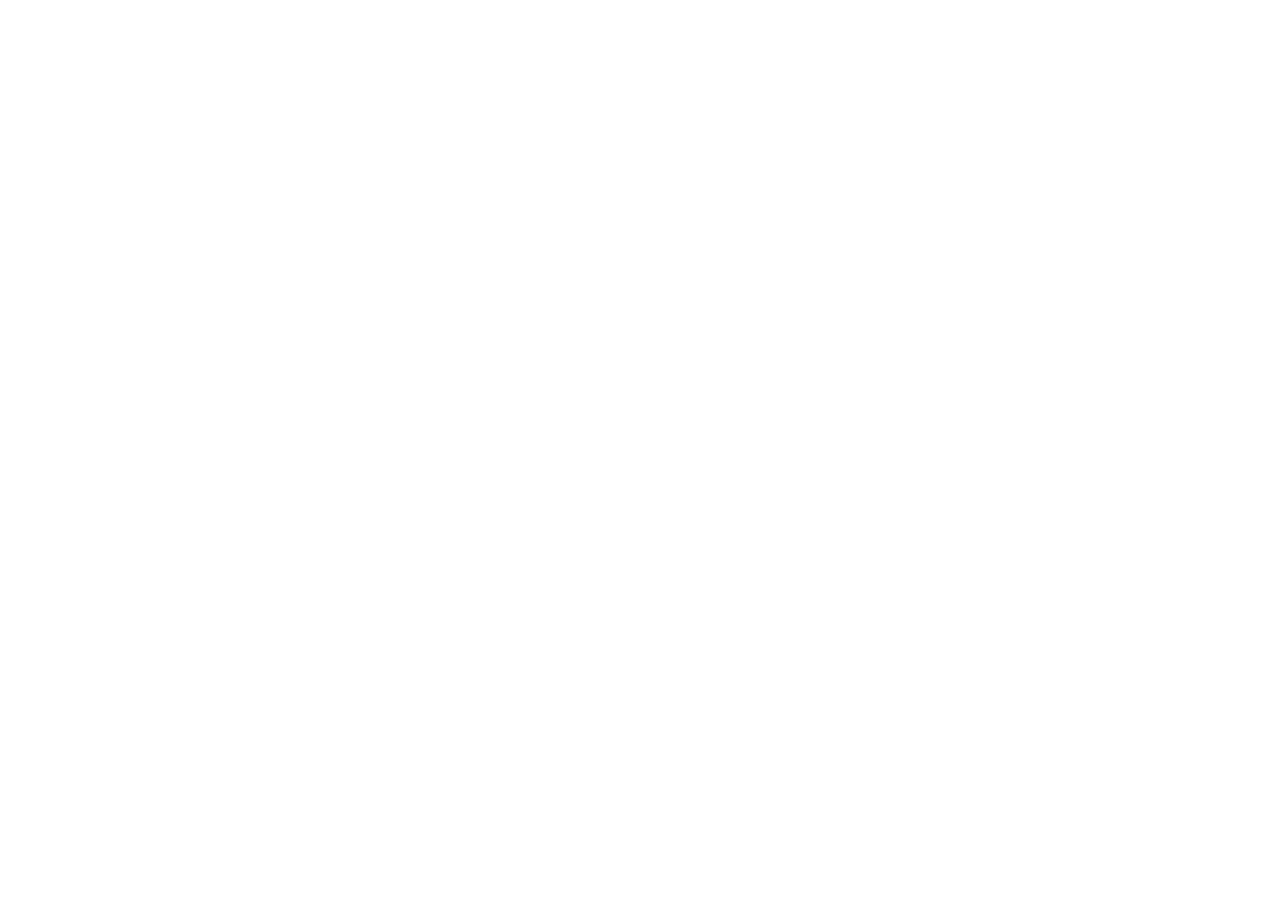
==== index.html @ ec10da8a "Add files via upload" ====
<!DOCTYPE html>
<html lang="ja">
<head>
    <meta charset="UTF-8">
    <meta name="viewport" content="width=device-width, initial-scale=1.0, maximum-scale=1.0, user-scalable=no">
    <title>WELL QUEST</title>
    <link rel="stylesheet" href="css/style.css?v=8">
    <script>
        window.onerror = function(message, source, lineno, colno, error) {
            const div = document.createElement('div');
            div.style.position = 'fixed';
            div.style.top = '0';
            div.style.left = '0';
            div.style.width = '100%';
            div.style.background = '#ef4444';
            div.style.color = '#ffffff';
            div.style.padding = '12px';
            div.style.zIndex = '99999';
            div.style.fontSize = '12px';
            div.style.fontFamily = 'monospace';
            div.style.whiteSpace = 'pre-wrap';
            div.style.boxShadow = '0 4px 12px rgba(0,0,0,0.3)';
            div.innerHTML = '<strong>🚨 RUNTIME EXCEPTION:</strong> ' + message + '<br>📍 Location: ' + source + ' [Line ' + lineno + ', Col ' + colno + ']<br><pre style="margin-top:6px; background:#7f1d1d; padding:6px; border-radius:4px; overflow-x:auto;">' + (error ? error.stack : 'No stack trace available') + '</pre>';
            document.body.appendChild(div);
            return false;
        };
    </script>
</head>
<body>
    <div id="app"></div>

    <!-- Scripts -->
    <script src="js/GameState.js?v=8"></script>
    <script src="js/AudioManager.js?v=8"></script>
    <script src="js/SceneManager.js?v=8"></script>
    <script src="js/scenes/TitleScene.js?v=8"></script>
    <script src="js/scenes/CreateScene.js?v=8"></script>
    <script src="js/scenes/MainHubScene.js?v=8"></script>
    <script src="js/scenes/WorldMapScene.js?v=8"></script>
    <script src="js/scenes/ReportScene.js?v=8"></script>
    <script src="js/scenes/PartnerScene.js?v=8"></script>
    <script src="js/scenes/BattleSceneV2.js?v=8"></script>
    <script src="js/scenes/ShopScene.js?v=8"></script>
    <script src="js/scenes/QuestScene.js?v=8"></script>
    <script src="js/scenes/FriendScene.js?v=8"></script>
    <script src="js/scenes/AdminScene.js?v=8"></script>
    <script src="js/main.js?v=8"></script>
</body>
</html>
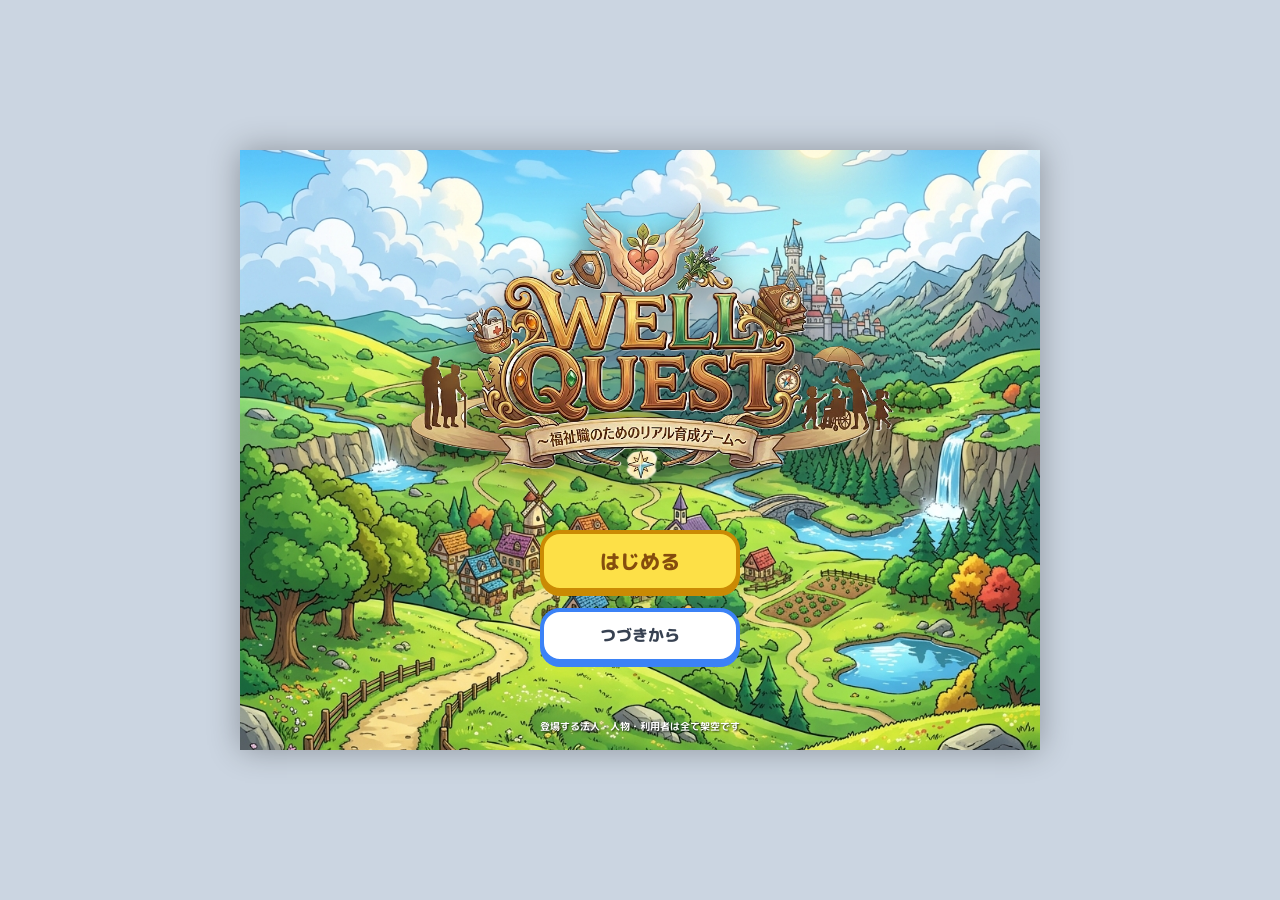
==== commit d4b6913a: "Add files via upload" ====
--- a/index.html
+++ b/index.html
@@ -2,7 +2,10 @@
 <html lang="ja">
 <head>
     <meta charset="UTF-8">
-    <meta name="viewport" content="width=device-width, initial-scale=1.0, maximum-scale=1.0, user-scalable=no">
+    <meta name="viewport" content="width=device-width, initial-scale=1.0, maximum-scale=1.0, user-scalable=no, viewport-fit=cover">
+    <meta name="apple-mobile-web-app-capable" content="yes">
+    <meta name="apple-mobile-web-app-status-bar-style" content="black-translucent">
+    <meta name="theme-color" content="#fefce8">
     <title>WELL QUEST</title>
     <link rel="stylesheet" href="css/style.css?v=8">
     <script>
--- a/css/style.css
+++ b/css/style.css
@@ -0,0 +1,631 @@
+@import url('https://fonts.googleapis.com/css2?family=M+PLUS+Rounded+1c:wght@400;700;800&display=swap');
+
+:root {
+  --bg: #fefce8;       /* Light cream */
+  --bg2: #ffffff;      /* White */
+  --bg3: #fef9c3;      /* Yellow-ish cream */
+  --border: #facc15;   /* Bright yellow/gold */
+  --border-thick: 4px;
+  --text: #374151;     /* Dark gray */
+  --text-dim: #6b7280;
+  --blue: #3b82f6;     /* Sky blue */
+  --teal: #10b981;     /* Emerald green */
+  --gold: #f59e0b;
+  --red: #ef4444;
+  --purple: #8b5cf6;
+  --orange: #f97316;
+  
+  --app-width: 100%;
+  --app-max-width: 800px;
+}
+
+* {
+  box-sizing: border-box;
+  margin: 0;
+  padding: 0;
+}
+
+body {
+  background: #cbd5e1; /* Gray outside app */
+  color: var(--text);
+  font-family: 'M PLUS Rounded 1c', sans-serif;
+  font-size: 15px;
+  line-height: 1.6;
+  display: flex;
+  justify-content: center;
+  align-items: center;
+  min-height: 100vh;
+  overflow: hidden;
+}
+
+#app {
+  width: var(--app-width);
+  max-width: var(--app-max-width);
+  height: 90vh;
+  max-height: 600px;
+  background: var(--bg);
+  position: relative;
+  overflow-x: hidden;
+  overflow-y: auto;
+  box-shadow: 0 0 30px rgba(0,0,0,0.3);
+  display: flex;
+  flex-direction: column;
+}
+
+.scene {
+  position: absolute;
+  top: 0;
+  left: 0;
+  width: 100%;
+  height: 100%;
+  display: flex;
+  flex-direction: column;
+  opacity: 0;
+  pointer-events: none;
+  transition: opacity 0.3s ease-in-out;
+  background: var(--bg);
+  overflow-y: auto;
+  overflow-x: hidden;
+}
+
+.scene.active {
+  opacity: 1;
+  pointer-events: auto;
+  z-index: 10;
+}
+
+button {
+  background: var(--bg2);
+  color: var(--text);
+  border: var(--border-thick) solid var(--blue);
+  padding: 12px 24px;
+  border-radius: 20px;
+  font-size: 16px;
+  font-weight: 800;
+  cursor: pointer;
+  transition: transform 0.1s, box-shadow 0.1s;
+  font-family: inherit;
+  box-shadow: 0 4px 0 var(--blue);
+}
+
+button:active {
+  transform: translateY(4px);
+  box-shadow: 0 0 0 var(--blue);
+}
+
+button.primary {
+  background: #fde047;
+  border-color: #ca8a04;
+  color: #854d0e;
+  box-shadow: 0 4px 0 #ca8a04;
+}
+button.primary:active {
+  transform: translateY(4px);
+  box-shadow: 0 0 0 #ca8a04;
+}
+
+.header {
+  padding: 16px;
+  background: var(--bg2);
+  border-bottom: var(--border-thick) solid var(--border);
+  display: flex;
+  align-items: center;
+  gap: 12px;
+  box-shadow: 0 2px 10px rgba(0,0,0,0.05);
+  z-index: 5;
+}
+
+.content {
+  flex: 1;
+  padding: 20px;
+}
+
+/* Specific scene backgrounds */
+#title-scene {
+  background-image: url('../%E3%82%AD%E3%83%A3%E3%83%A9%E3%82%AF%E3%82%BF%E3%83%BCjpg/%E3%82%BF%E3%82%A4%E3%83%88%E3%83%AB%E8%83%8C%E6%99%AF.png');
+  background-size: cover;
+  background-position: center;
+}
+
+#main-hub-scene {
+  background: var(--bg);
+}
+
+#world-map-scene {
+  background-image: url('../%E3%82%AD%E3%83%A3%E3%83%A9%E3%82%AF%E3%82%BF%E3%83%BCjpg/world_map_1778953754021.png');
+  background-size: cover;
+  background-position: center;
+  position: relative;
+}
+
+/* Status Bars */
+.status-bar-container {
+  background: #e2e8f0;
+  border-radius: 10px;
+  height: 16px;
+  width: 100%;
+  overflow: hidden;
+  border: 2px solid #94a3b8;
+  position: relative;
+}
+.status-bar {
+  height: 100%;
+  transition: width 0.3s cubic-bezier(0.4, 0, 0.2, 1);
+  border-radius: 8px 0 0 8px;
+}
+.hp-bar { background: linear-gradient(180deg, #34d399, #10b981); }
+.mp-bar { background: linear-gradient(180deg, #60a5fa, #3b82f6); }
+.exp-bar { background: linear-gradient(180deg, #fcd34d, #f59e0b); }
+
+/* Navigation */
+.bottom-nav {
+  display: flex;
+  background: var(--bg2);
+  border-top: var(--border-thick) solid var(--border);
+  padding: 6px 0;
+  justify-content: space-around;
+  margin-top: auto;
+  z-index: 5;
+}
+.nav-btn {
+  background: transparent;
+  border: none;
+  box-shadow: none;
+  font-size: 10px;
+  color: var(--text-dim);
+  display: flex;
+  flex-direction: column;
+  align-items: center;
+  gap: 2px;
+  padding: 4px 2px;
+  border-radius: 0;
+  width: calc(100% / 7);
+  text-align: center;
+}
+.nav-btn:active {
+  transform: scale(0.95);
+}
+.nav-btn.active {
+  color: var(--blue);
+  font-weight: 800;
+}
+.nav-btn span {
+  font-size: 18px;
+}
+
+/* Cards */
+.card {
+  background: var(--bg2);
+  border: var(--border-thick) solid var(--border);
+  border-radius: 16px;
+  padding: 16px;
+  margin-bottom: 16px;
+  box-shadow: 0 4px 0 rgba(250, 204, 21, 0.2);
+}
+.card-title {
+  font-weight: 800;
+  font-size: 15px;
+  margin-bottom: 12px;
+  color: var(--blue);
+  display: flex;
+  align-items: center;
+  gap: 8px;
+}
+
+/* Avatar/Character Specifics */
+.avatar-img {
+  width: 100px;
+  height: 100px;
+  object-fit: contain;
+}
+.partner-img {
+  width: 80px;
+  height: 80px;
+  object-fit: contain;
+  cursor: pointer;
+  transition: transform 0.2s;
+}
+.partner-img:active {
+  transform: scale(0.9);
+}
+
+.map-pin {
+  position: absolute;
+  width: 48px;
+  height: 48px;
+  background: rgba(255, 255, 255, 0.9);
+  border: 3px solid var(--red);
+  border-radius: 50%;
+  display: flex;
+  justify-content: center;
+  align-items: center;
+  font-size: 20px;
+  font-weight: bold;
+  cursor: pointer;
+  box-shadow: 0 4px 8px rgba(0,0,0,0.3);
+  transform: translate(-50%, -50%);
+  animation: bounce 2s infinite;
+}
+.pin-label {
+  position: absolute;
+  top: -24px;
+  left: 50%;
+  transform: translateX(-50%);
+  background: rgba(0,0,0,0.8);
+  color: #fff;
+  font-size: 11px;
+  padding: 4px 8px;
+  border-radius: 6px;
+  white-space: nowrap;
+  font-weight: bold;
+  border: 1px solid rgba(255,255,255,0.3);
+}
+@keyframes bounce {
+  0%, 100% { transform: translate(-50%, -50%); }
+  50% { transform: translate(-50%, -60%); }
+}
+
+.speech-bubble {
+  position: absolute;
+  background: #fff;
+  border: 3px solid var(--blue);
+  border-radius: 12px;
+  padding: 10px;
+  font-size: 13px;
+  font-weight: bold;
+  box-shadow: 0 4px 0 rgba(59, 130, 246, 0.2);
+  top: -60px;
+  left: 50%;
+  transform: translateX(-50%);
+  width: max-content;
+  max-width: 200px;
+  opacity: 0;
+  pointer-events: none;
+  transition: opacity 0.2s;
+  z-index: 10;
+}
+.speech-bubble::after {
+  content: '';
+  position: absolute;
+  bottom: -13px;
+  left: 50%;
+  transform: translateX(-50%);
+  border-width: 10px 10px 0;
+  border-style: solid;
+  border-color: var(--blue) transparent transparent transparent;
+}
+
+/* --- RPG Theme Additions --- */
+.rpg-wood-panel {
+  background: linear-gradient(to bottom, #78350f, #451a03);
+  border: 4px solid #b45309;
+  border-radius: 12px;
+  box-shadow: inset 0 0 15px rgba(0,0,0,0.8), 0 6px 10px rgba(0,0,0,0.5);
+  color: #fefce8;
+  position: relative;
+}
+.rpg-wood-panel::before {
+  content: '';
+  position: absolute;
+  top: 4px; left: 4px; right: 4px; bottom: 4px;
+  border: 1px solid rgba(255,255,255,0.1);
+  border-radius: 8px;
+  pointer-events: none;
+}
+
+.rpg-parchment {
+  background: #fef3c7;
+  background-image: radial-gradient(#fde68a 10%, transparent 10%), radial-gradient(#fde68a 10%, transparent 10%);
+  background-size: 20px 20px;
+  background-position: 0 0, 10px 10px;
+  border: 3px solid #d97706;
+  border-radius: 4px;
+  box-shadow: 2px 2px 8px rgba(0,0,0,0.2), inset 0 0 20px rgba(217, 119, 6, 0.2);
+  color: #451a03;
+  padding: 16px;
+  position: relative;
+}
+
+.rpg-ribbon {
+  background: linear-gradient(to bottom, #dc2626, #991b1b);
+  color: #fff;
+  text-align: center;
+  padding: 6px 20px;
+  font-weight: 800;
+  font-size: 14px;
+  border-radius: 4px;
+  box-shadow: 0 4px 6px rgba(0,0,0,0.3);
+  border: 2px solid #f87171;
+  display: inline-block;
+  margin-bottom: 12px;
+  text-shadow: 1px 1px 2px rgba(0,0,0,0.8);
+}
+
+/* Avatar Maker Specific Styles */
+.avatar-maker-layout {
+  display: flex;
+  gap: 16px;
+  height: 300px;
+}
+.avatar-preview-pane {
+  flex: 1;
+  background: rgba(0,0,0,0.1);
+  border-radius: 8px;
+  display: flex;
+  flex-direction: column;
+  align-items: center;
+  justify-content: center;
+  border: 2px solid #b45309;
+}
+.avatar-tabs-pane {
+  flex: 2;
+  display: flex;
+  flex-direction: column;
+}
+.avatar-tabs {
+  display: flex;
+  gap: 4px;
+  border-bottom: 2px solid #b45309;
+  margin-bottom: 12px;
+}
+.avatar-tab-btn {
+  background: #fde68a;
+  border: 2px solid #b45309;
+  border-bottom: none;
+  border-radius: 8px 8px 0 0;
+  padding: 6px 12px;
+  font-size: 12px;
+  font-weight: bold;
+  cursor: pointer;
+  color: #78350f;
+}
+.avatar-tab-btn.active {
+  background: #fff;
+  border-bottom: 2px solid #fff;
+  margin-bottom: -2px;
+}
+.avatar-options-grid {
+  display: grid;
+  grid-template-columns: repeat(3, 1fr);
+  gap: 8px;
+  overflow-y: auto;
+  max-height: 200px;
+  padding: 4px;
+}
+.avatar-option {
+  border: 2px solid #d1d5db;
+  border-radius: 8px;
+  padding: 10px;
+  text-align: center;
+  font-size: 11px;
+  font-weight: bold;
+  background: #fff;
+  cursor: pointer;
+}
+.avatar-option.selected {
+  border-color: #ef4444;
+  background: #fee2e2;
+  box-shadow: 0 0 5px rgba(239, 68, 68, 0.5);
+}
+.color-picker-grid {
+  display: grid;
+  grid-template-columns: repeat(5, 1fr);
+  gap: 6px;
+  padding: 4px;
+}
+.color-swatch {
+  width: 30px;
+  height: 30px;
+  border-radius: 50%;
+  border: 2px solid #d1d5db;
+  cursor: pointer;
+}
+.color-swatch.selected {
+  border-color: #ef4444;
+  transform: scale(1.1);
+}
+
+/* Modal Overlay */
+.modal-overlay {
+  position: absolute;
+  top: 0; left: 0; right: 0; bottom: 0;
+  background: rgba(0,0,0,0.6);
+  z-index: 100;
+  display: flex;
+  justify-content: center;
+  align-items: center;
+  opacity: 0;
+  pointer-events: none;
+  transition: opacity 0.2s;
+}
+.modal-overlay.active {
+  opacity: 1;
+  pointer-events: auto;
+}
+.modal-content {
+  background: var(--bg2);
+  border: 4px solid var(--border);
+  border-radius: 16px;
+  padding: 20px;
+  width: 90%;
+  max-width: 320px;
+  text-align: center;
+  box-shadow: 0 10px 25px rgba(0,0,0,0.5);
+  transform: translateY(20px);
+  transition: transform 0.2s;
+}
+.modal-overlay.active .modal-content {
+  transform: translateY(0);
+}
+.sub-facility-btn {
+  display: block;
+  width: 100%;
+  padding: 12px;
+  margin-bottom: 8px;
+  background: var(--bg3);
+  border: 2px solid var(--border);
+  border-radius: 8px;
+  font-weight: bold;
+  color: var(--text);
+  text-align: left;
+  cursor: pointer;
+}
+.sub-facility-btn:active {
+  background: #fde047;
+}
+
+/* Sparkle Effect for Main Hub */
+.sparkle-bg {
+  position: absolute;
+  top: 0; left: 0; right: 0; bottom: 0;
+  background: linear-gradient(135deg, #0ea5e9, #38bdf8, #fbcfe8, #fde047);
+  background-size: 400% 400%;
+  animation: gradientBG 15s ease infinite;
+  z-index: 0;
+  overflow: hidden;
+}
+@keyframes gradientBG {
+  0% { background-position: 0% 50%; }
+  50% { background-position: 100% 50%; }
+  100% { background-position: 0% 50%; }
+}
+.particle {
+  position: absolute;
+  background: white;
+  border-radius: 50%;
+  box-shadow: 0 0 10px 2px rgba(255,255,255,0.8);
+  animation: floatUp 5s linear infinite;
+  opacity: 0;
+}
+@keyframes floatUp {
+  0% { transform: translateY(100px) scale(0.5); opacity: 0; }
+  20% { opacity: 1; }
+  80% { opacity: 1; }
+  100% { transform: translateY(-100px) scale(1.5); opacity: 0; }
+}
+
+/* AI Partner & Avatar Live Animations */
+.partner-live-anim {
+  animation: partnerFloat 3s ease-in-out infinite;
+  transform-origin: bottom center;
+}
+@keyframes partnerFloat {
+  0% { transform: translateY(0px) scale(1); }
+  50% { transform: translateY(-8px) scale(1.03); }
+  100% { transform: translateY(0px) scale(1); }
+}
+
+.avatar-live-anim {
+  animation: avatarFloat 4.2s ease-in-out infinite;
+  transform-origin: bottom center;
+}
+@keyframes avatarFloat {
+  0% { transform: translateY(0px) scale(1); }
+  50% { transform: translateY(-4px) scale(1.015); }
+  100% { transform: translateY(0px) scale(1); }
+}
+
+/* Font Size Utility Classes */
+.font-small { font-size: 13px !important; }
+.font-small h1, .font-small h2, .font-small .card-title { font-size: 15px !important; }
+.font-small button { font-size: 13px !important; }
+
+.font-medium { font-size: 15px !important; }
+.font-medium h1, .font-medium h2, .font-medium .card-title { font-size: 18px !important; }
+.font-medium button { font-size: 15px !important; }
+
+.font-large { font-size: 17px !important; }
+.font-large h1, .font-large h2, .font-large .card-title { font-size: 21px !important; }
+.font-large button { font-size: 17px !important; }
+
+/* Themes for Settings */
+.theme-default {
+  background: linear-gradient(135deg, #0ea5e9, #38bdf8, #fbcfe8, #fde047) !important;
+}
+.theme-dark {
+  background: linear-gradient(135deg, #0f172a, #1e293b, #312e81, #1e1b4b) !important;
+}
+.theme-forest {
+  background: linear-gradient(135deg, #065f46, #047857, #10b981, #a7f3d0) !important;
+}
+
+/* UI Adjustments for Settings Modal Scroll */
+.modal-content.settings-modal {
+  max-width: 440px !important;
+  width: 95%;
+  max-height: 85vh;
+  overflow-y: auto;
+}
+
+/* --- World Map walking and sparkle keyframes --- */
+@keyframes tokotoko {
+  0%, 100% { transform: translate(-50%, -50%) rotate(-8deg) scaleY(0.92); }
+  50% { transform: translate(-50%, -50%) rotate(8deg) scaleY(1.08); }
+}
+.avatar-walking {
+  animation: tokotoko 0.22s infinite ease-in-out !important;
+}
+
+#map-player-avatar {
+  position: absolute;
+  width: 50px;
+  height: 50px;
+  z-index: 20;
+  pointer-events: none;
+  transform: translate(-50%, -50%);
+  transition: top 1.5s cubic-bezier(0.25, 1, 0.5, 1), left 1.5s cubic-bezier(0.25, 1, 0.5, 1);
+  filter: drop-shadow(0 4px 6px rgba(0,0,0,0.4));
+}
+
+.map-sparkle {
+  position: absolute;
+  background: radial-gradient(circle, rgba(255,255,255,0.9) 0%, rgba(253,230,138,0.4) 60%, rgba(253,230,138,0) 100%);
+  border-radius: 50%;
+  pointer-events: none;
+  z-index: 1;
+  animation: mapSparkleFloat 4s infinite ease-in-out;
+}
+
+@keyframes mapSparkleFloat {
+  0%, 100% { transform: translateY(0px) scale(0.6); opacity: 0; }
+  50% { transform: translateY(-15px) scale(1.1); opacity: 0.8; }
+}
+
+/* Premium DQ-style Map Buildings */
+.map-building {
+  position: absolute;
+  width: 64px;
+  height: 64px;
+  background: linear-gradient(135deg, #fefce8, #fef9c3);
+  border: 3px solid #78350f;
+  border-radius: 16px;
+  display: flex;
+  justify-content: center;
+  align-items: center;
+  font-size: 32px;
+  cursor: pointer;
+  box-shadow: 0 6px 12px rgba(0,0,0,0.3), inset 0 2px 4px rgba(255,255,255,0.7);
+  transition: transform 0.15s, border-color 0.15s, box-shadow 0.15s;
+}
+.map-building:hover {
+  transform: scale(1.1) translateY(-4px);
+  border-color: #d97706;
+  box-shadow: 0 10px 18px rgba(0,0,0,0.4), inset 0 2px 4px rgba(255,255,255,0.9);
+  z-index: 10;
+}
+.map-building-label {
+  position: absolute;
+  bottom: -22px;
+  left: 50%;
+  transform: translateX(-50%);
+  background: linear-gradient(to bottom, #78350f, #451a03);
+  color: #fde68a;
+  border: 2px solid #d97706;
+  border-radius: 6px;
+  font-size: 9px;
+  padding: 2px 6px;
+  white-space: nowrap;
+  font-weight: 800;
+  box-shadow: 0 2px 4px rgba(0,0,0,0.4);
+}
+
